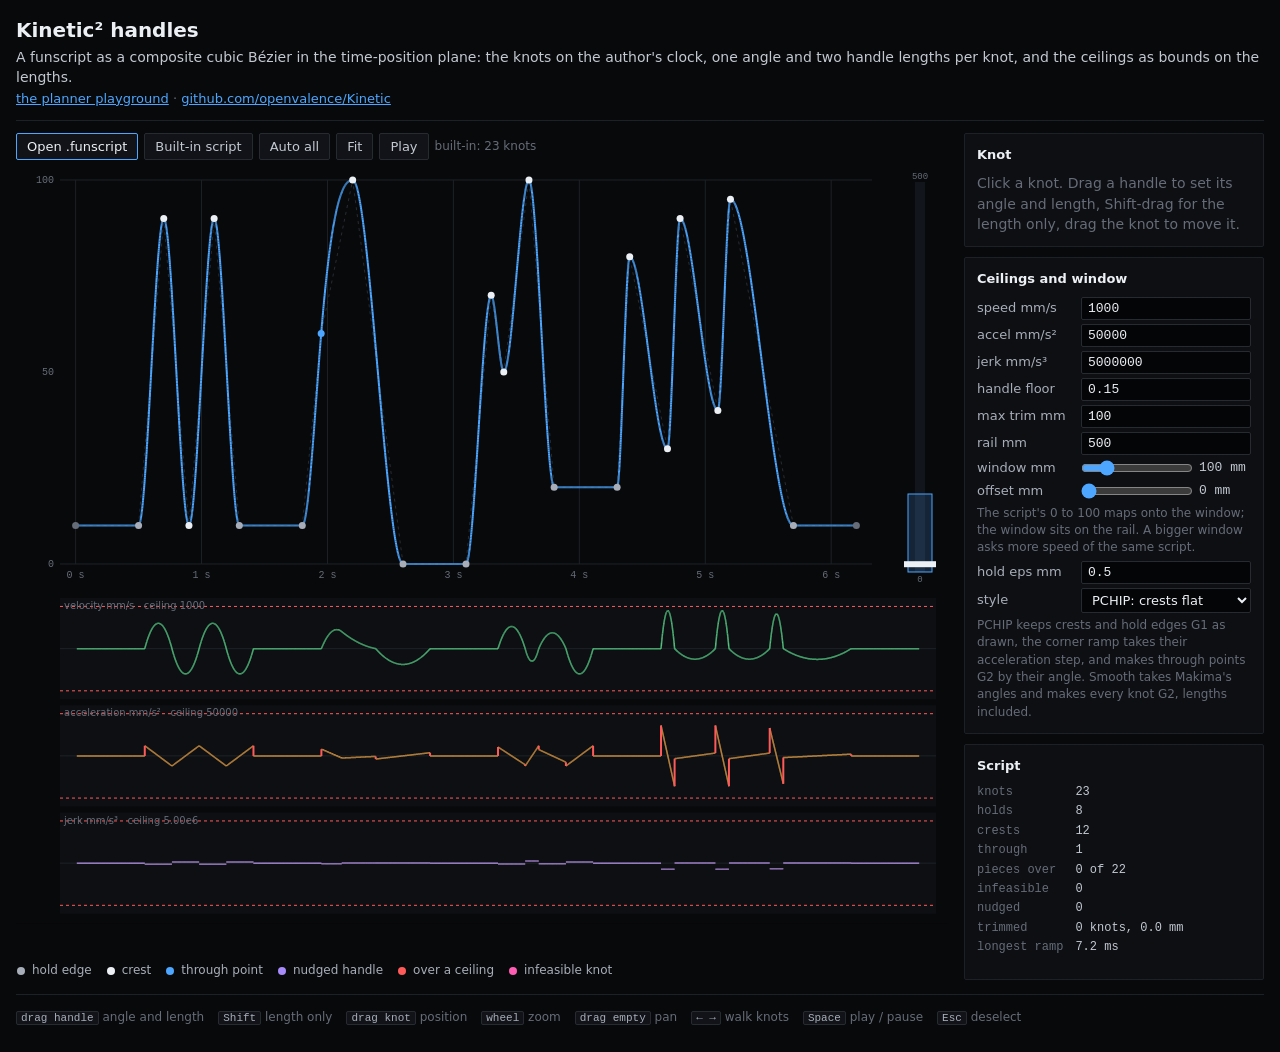
==== playground/handles.html @ ace0570f "Kinetic² renders with the handle model: a composite cubic Bézier per span, lengths bounded by the ce" ====
<!doctype html>
<html lang="en">
<head>
<meta charset="utf-8">
<meta name="viewport" content="width=device-width, initial-scale=1">
<title>Kinetic² handles</title>
<meta name="description" content="A funscript as a composite cubic Bezier in the time-position plane: knot classes, handles, and the ceilings as bounds on the handle lengths.">
<link rel="stylesheet" href="play.css">
<style>
  #plotbox { height: clamp(300px, 46vh, 460px); }
  #stripbox { height: 250px; }
  #rail { width: 56px; flex: none; height: clamp(300px, 46vh, 460px); }
  #overlay, #soverlay { pointer-events: none; }
  .inline input[type="range"] { width: 140px; }
  .cls-end { color: var(--muted); } .cls-rest { color: var(--text-3); } .cls-crest { color: var(--text); } .cls-through { color: var(--reality); }
  .pill { display: inline-block; padding: 0 6px; border-radius: var(--r); border: 1px solid var(--line-3); font-size: 11px; }
  input[type="file"] { display: none; }
  .kv dd.nudge { color: var(--intent); }
  .kv dd.bad, .bad { color: var(--hi); }
</style>
<script src="handles-model.js"></script>
<script src="handles.js" defer></script>
</head>
<body>
<header class="top">
  <h1>Kinetic² handles</h1>
  <p class="tag">A funscript as a composite cubic Bézier in the time-position plane: the knots on the author's clock, one angle and two handle lengths per knot, and the ceilings as bounds on the lengths.</p>
  <p class="meta"><a href="index.html">the planner playground</a> · <a href="https://github.com/openvalence/Kinetic">github.com/openvalence/Kinetic</a></p>
</header>

<main class="layout">
  <section class="stage">
    <div class="bar">
      <label class="btn primary" for="file">Open .funscript</label><input id="file" type="file" accept=".funscript,.json,application/json">
      <button id="sample" class="btn">Built-in script</button>
      <button id="autoall" class="btn" title="Every knot back to auto: class from the chords, G2 where it can be">Auto all</button>
      <button id="fit" class="btn" title="Zoom to the whole script">Fit</button>
      <button id="play" class="btn" title="Play / pause (Space)">Play</button>
      <span id="name" class="muted small"></span>
    </div>
    <div class="plotwrap"><div class="plot" id="plotbox"><canvas id="plot"></canvas><canvas id="overlay"></canvas></div><canvas id="rail" aria-label="Carriage on the rail"></canvas></div>
    <div class="plot" id="stripbox"><canvas id="strips"></canvas><canvas id="soverlay"></canvas></div>
    <p id="readout" class="readout mono">&nbsp;</p>
    <ul class="legend" id="legend"></ul>
  </section>

  <aside class="side">
    <section class="card">
      <h2>Knot <span id="k-idx" class="muted"></span></h2>
      <p id="k-none" class="muted">Click a knot. Drag a handle to set its angle and length, Shift-drag for the length only, drag the knot to move it.</p>
      <div id="k-box" hidden>
        <dl class="kv mono" id="k-info"></dl>
        <label class="row">type <select id="k-type"><option value="auto">auto</option><option value="G0">G0 corner</option><option value="G1">G1 angle</option><option value="G2">G2 curvature</option></select></label>
        <label class="row" id="k-vrow">angle mm/s <input id="k-v" type="number" step="10"></label>
        <label class="row" id="k-vinrow" hidden>in mm/s <input id="k-vin" type="number" step="10"></label>
        <label class="row" id="k-voutrow" hidden>out mm/s <input id="k-vout" type="number" step="10"></label>
        <label class="row">length in <input id="k-lin" type="number" min="0.05" max="0.95" step="0.01"></label>
        <label class="row">length out <input id="k-lout" type="number" min="0.05" max="0.95" step="0.01"></label>
        <label class="row">position mm <input id="k-p" type="number" step="1"></label>
        <p id="k-note" class="muted small"></p>
        <div class="bar"><button id="k-auto" class="btn">Auto this knot</button><button id="k-prev" class="btn" title="Previous knot">←</button><button id="k-next" class="btn" title="Next knot">→</button></div>
      </div>
    </section>
    <section class="card">
      <h2>Ceilings and window</h2>
      <label class="row">speed mm/s <input id="c-vmax" type="number" min="1" step="50"></label>
      <label class="row">accel mm/s² <input id="c-amax" type="number" min="1" step="1000"></label>
      <label class="row">jerk mm/s³ <input id="c-jmax" type="number" min="1" step="100000"></label>
      <label class="row">handle floor <input id="c-lfloor" type="number" min="0.05" max="0.33" step="0.01" title="The feel floor: a nudged handle never goes shorter than this fraction of its span"></label>
      <label class="row">max trim mm <input id="c-trim" type="number" min="0" step="5" title="How far a knot no handle length can reach may move toward the previous knot"></label>
      <label class="row">rail mm <input id="c-rail" type="number" min="10" step="10" title="The machine's travel"></label>
      <label class="row">window mm <span class="inline"><input id="c-size" type="range" min="5" step="1"><output id="c-sizeout" class="mono"></output></span></label>
      <label class="row">offset mm <span class="inline"><input id="c-off" type="range" min="0" step="1"><output id="c-offout" class="mono"></output></span></label>
      <p class="muted small">The script's 0 to 100 maps onto the window; the window sits on the rail. A bigger window asks more speed of the same script.</p>
      <label class="row">hold eps mm <input id="c-hold" type="number" min="0" step="0.1" title="A chord smaller than this is a hold"></label>
      <label class="row">style <select id="c-style"><option value="pchip">PCHIP: crests flat</option><option value="smooth">smooth: Makima, all G2</option></select></label>
      <p class="muted small">PCHIP keeps crests and hold edges G1 as drawn, the corner ramp takes their acceleration step, and makes through points G2 by their angle. Smooth takes Makima's angles and makes every knot G2, lengths included.</p>
    </section>
    <section class="card">
      <h2>Script</h2>
      <dl class="kv mono" id="stats"></dl>
    </section>
  </aside>
</main>

<footer class="keys">
  <span><kbd>drag handle</kbd> angle and length</span> <span><kbd>Shift</kbd> length only</span> <span><kbd>drag knot</kbd> position</span>
  <span><kbd>wheel</kbd> zoom</span> <span><kbd>drag empty</kbd> pan</span> <span><kbd>← →</kbd> walk knots</span> <span><kbd>Space</kbd> play / pause</span> <span><kbd>Esc</kbd> deselect</span>
</footer>
<p id="status" class="status" role="status"></p>
</body>
</html>
---- playground/play.css ----
:root {
  --bg: #08090B; --bg-raised: #0D0F13; --bg-card: #111318; --bg-sunken: #040507;
  --line-1: #121419; --line-2: #1D2026; --line-3: #272B31; --line-4: #33373E;
  --text: #ECEFF4; --text-2: #C3C8D1; --text-3: #A8AEB9; --muted: #666C78;
  --reality: #4DA6FF; --intent: #A78BFA; --hi: #FF5CB3;
  --r: 2px;
  --sans: system-ui, -apple-system, "Segoe UI", Roboto, sans-serif;
  --mono: ui-monospace, "SF Mono", Consolas, monospace;
  color-scheme: dark;
}
* { box-sizing: border-box; }
[hidden] { display: none !important; }
html { background: var(--bg); }
body { margin: 0 auto; padding: 0 16px; max-width: 1400px; background: var(--bg); color: var(--text-2); font: 14px/1.45 var(--sans); overflow-x: hidden; }
a { color: var(--reality); }
h1 { font-size: 20px; color: var(--text); margin: 16px 0 2px; font-weight: 600; }
h2 { font-size: 13px; color: var(--text); margin: 0 0 8px; font-weight: 600; }
h3 { font-size: 12px; color: var(--text-3); margin: 10px 0 4px; font-weight: 600; }
p { margin: 0; }
.meta { color: var(--muted); margin-top: 2px; font-size: 13px; overflow-wrap: anywhere; }
.mono { font-family: var(--mono); }
.muted { color: var(--muted); }
.small { font-size: 12px; }
.top { padding-bottom: 12px; border-bottom: 1px solid var(--line-2); }

.layout { display: grid; grid-template-columns: minmax(0, 1fr) 300px; gap: 16px; padding-top: 12px; }
.stage, .side { min-width: 0; display: flex; flex-direction: column; gap: 10px; }
@media (max-width: 900px) { .layout { grid-template-columns: minmax(0, 1fr); } }

.bar { display: flex; flex-wrap: wrap; gap: 6px; align-items: center; }
.btn, .seg button {
  background: var(--bg-card); color: var(--text-2); border: 1px solid var(--line-3); border-radius: var(--r);
  font: 13px var(--sans); padding: 5px 10px; cursor: pointer; width: auto;
}
.btn:hover, .seg button:hover { border-color: var(--line-4); color: var(--text); }
.btn:disabled { opacity: 0.45; cursor: default; }
.btn.primary { border-color: var(--reality); color: var(--text); min-width: 64px; }
.seg { display: inline-flex; }
.seg button { border-radius: 0; margin-left: -1px; }
.seg button:first-child { border-radius: var(--r) 0 0 var(--r); margin-left: 0; }
.seg button:last-child { border-radius: 0 var(--r) var(--r) 0; }
.seg button[aria-pressed="true"] { background: var(--line-3); color: var(--text); border-color: var(--line-4); position: relative; }
.inline { display: inline-flex; gap: 6px; align-items: center; color: var(--text-3); font-size: 13px; }
.inline output { min-width: 52px; color: var(--text-2); }
.presets .btn { color: var(--intent); }
button:focus-visible, input:focus-visible, select:focus-visible { outline: 1px solid var(--reality); outline-offset: 1px; }

.plotwrap { display: flex; gap: 8px; min-width: 0; }
.plot { position: relative; flex: 1; min-width: 0; height: clamp(440px, 64vh, 640px); }
.plot canvas { position: absolute; inset: 0; width: 100%; height: 100%; }
#overlay { touch-action: none; cursor: crosshair; }
#rail { width: 56px; flex: none; height: clamp(440px, 64vh, 640px); }
@media (max-width: 600px) { .plot, #rail { height: 480px; } #rail { width: 40px; } }
.readout { color: var(--text-3); font-size: 12px; min-height: 18px; white-space: pre-wrap; }

.legend { list-style: none; margin: 0; padding: 0; display: flex; flex-wrap: wrap; gap: 4px 14px; font-size: 12px; color: var(--text-3); }
.legend li { display: inline-flex; align-items: center; gap: 6px; }
.legend svg { flex: none; }

.card { background: var(--bg-raised); border: 1px solid var(--line-2); border-radius: var(--r); padding: 12px; min-width: 0; }
.tablewrap { overflow-x: auto; max-height: 280px; overflow-y: auto; }
table { border-collapse: collapse; width: 100%; font-size: 12px; }
th { text-align: left; color: var(--muted); font-weight: 500; border-bottom: 1px solid var(--line-3); padding: 3px 8px 3px 0; position: sticky; top: 0; background: var(--bg-raised); }
td { border-bottom: 1px solid var(--line-1); padding: 3px 8px 3px 0; vertical-align: top; }
td.mono { white-space: nowrap; color: var(--text-3); }
td.k { color: var(--hi); white-space: nowrap; }

.row { display: grid; grid-template-columns: 96px minmax(0, 1fr); gap: 8px; align-items: center; margin: 4px 0; font-size: 13px; color: var(--text-3); }
.opt { margin: 8px 0; }
.opt .head { display: flex; justify-content: space-between; align-items: baseline; font-size: 13px; color: var(--text-3); gap: 8px; }
.opt .ctl { display: grid; grid-template-columns: minmax(0, 1fr) 76px; gap: 8px; align-items: center; }
input[type="number"], select {
  background: var(--bg-sunken); color: var(--text); border: 1px solid var(--line-3); border-radius: var(--r);
  font: 13px var(--mono); padding: 3px 6px; width: 100%; min-width: 0;
}
select { font-family: var(--sans); }
input[type="range"] { width: 100%; min-width: 0; accent-color: var(--reality); margin: 0; }
.inline input[type="range"] { width: 120px; }
.kv { display: grid; grid-template-columns: auto 1fr; gap: 2px 12px; margin: 0 0 10px; font-size: 12px; }
.kv dt { color: var(--muted); }
.kv dd { margin: 0; color: var(--text-2); }
.kv dd.bad { color: var(--hi); }

.keys { display: flex; flex-wrap: wrap; gap: 4px 14px; color: var(--muted); font-size: 12px; padding: 14px 0 6px; margin-top: 14px; border-top: 1px solid var(--line-2); }
kbd { font: 11px var(--mono); color: var(--text-3); border: 1px solid var(--line-3); border-radius: var(--r); padding: 0 4px; background: var(--bg-card); }
.status { color: var(--hi); font-size: 13px; min-height: 20px; padding-bottom: 16px; }
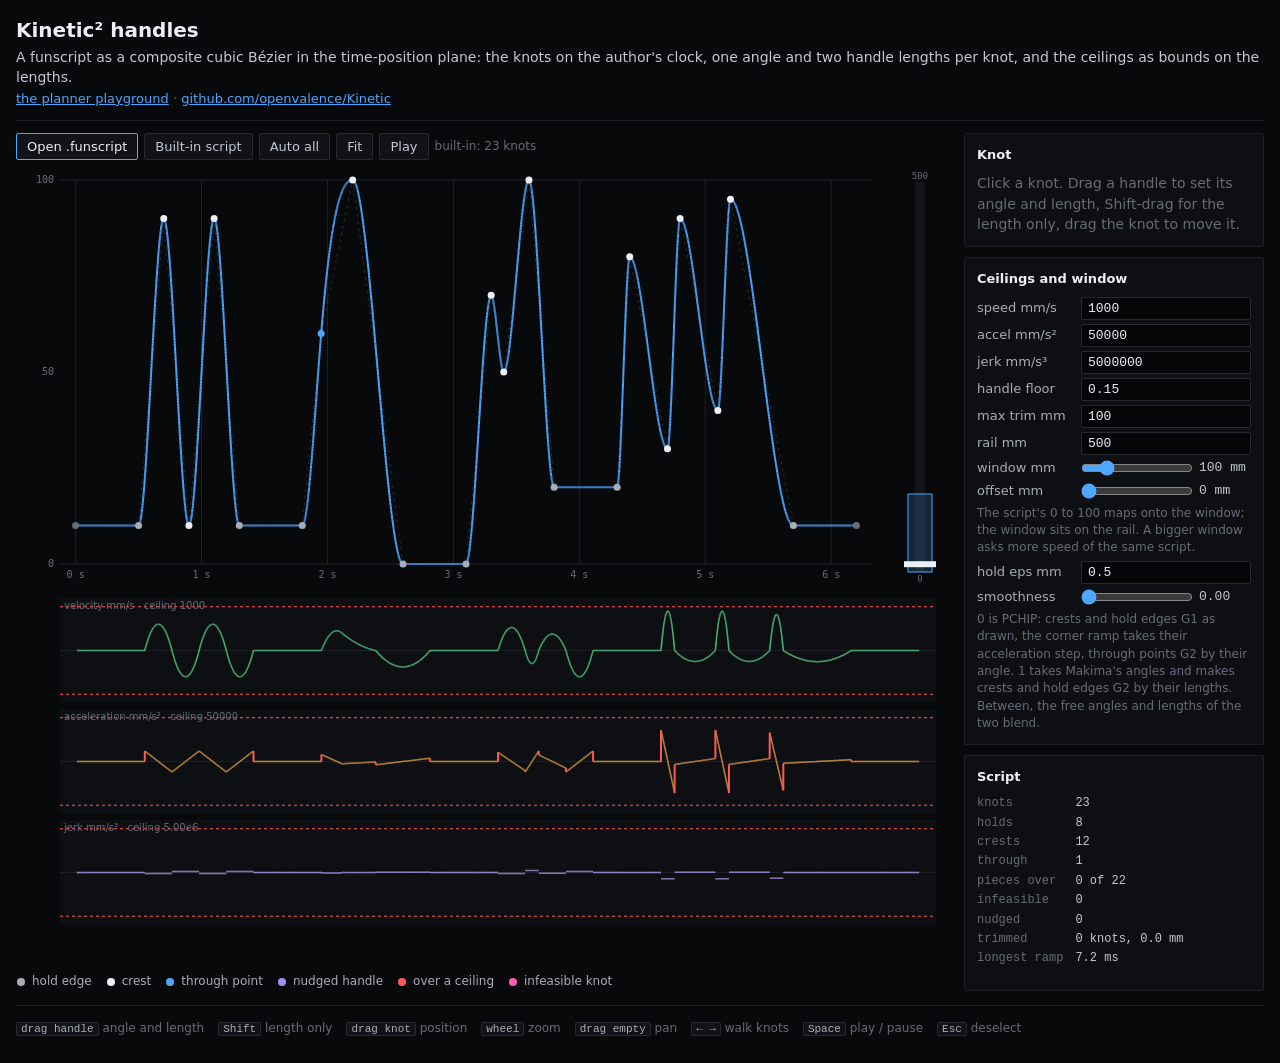
==== commit ca56157d: "Config is Kinetic²'s set: smoothness, handle_floor, trim_max; the unread members and Family leave (R" ====
--- a/playground/handles.html
+++ b/playground/handles.html
@@ -73,8 +73,8 @@
       <label class="row">offset mm <span class="inline"><input id="c-off" type="range" min="0" step="1"><output id="c-offout" class="mono"></output></span></label>
       <p class="muted small">The script's 0 to 100 maps onto the window; the window sits on the rail. A bigger window asks more speed of the same script.</p>
       <label class="row">hold eps mm <input id="c-hold" type="number" min="0" step="0.1" title="A chord smaller than this is a hold"></label>
-      <label class="row">style <select id="c-style"><option value="pchip">PCHIP: crests flat</option><option value="smooth">smooth: Makima, all G2</option></select></label>
-      <p class="muted small">PCHIP keeps crests and hold edges G1 as drawn, the corner ramp takes their acceleration step, and makes through points G2 by their angle. Smooth takes Makima's angles and makes every knot G2, lengths included.</p>
+      <label class="row">smoothness <span class="inline"><input id="c-smooth" type="range" min="0" max="1" step="0.05" title="Free knots: 0 crisp, 1 smooth"><output id="c-smoothout" class="mono"></output></span></label>
+      <p class="muted small">0 is PCHIP: crests and hold edges G1 as drawn, the corner ramp takes their acceleration step, through points G2 by their angle. 1 takes Makima's angles and makes crests and hold edges G2 by their lengths. Between, the free angles and lengths of the two blend.</p>
     </section>
     <section class="card">
       <h2>Script</h2>
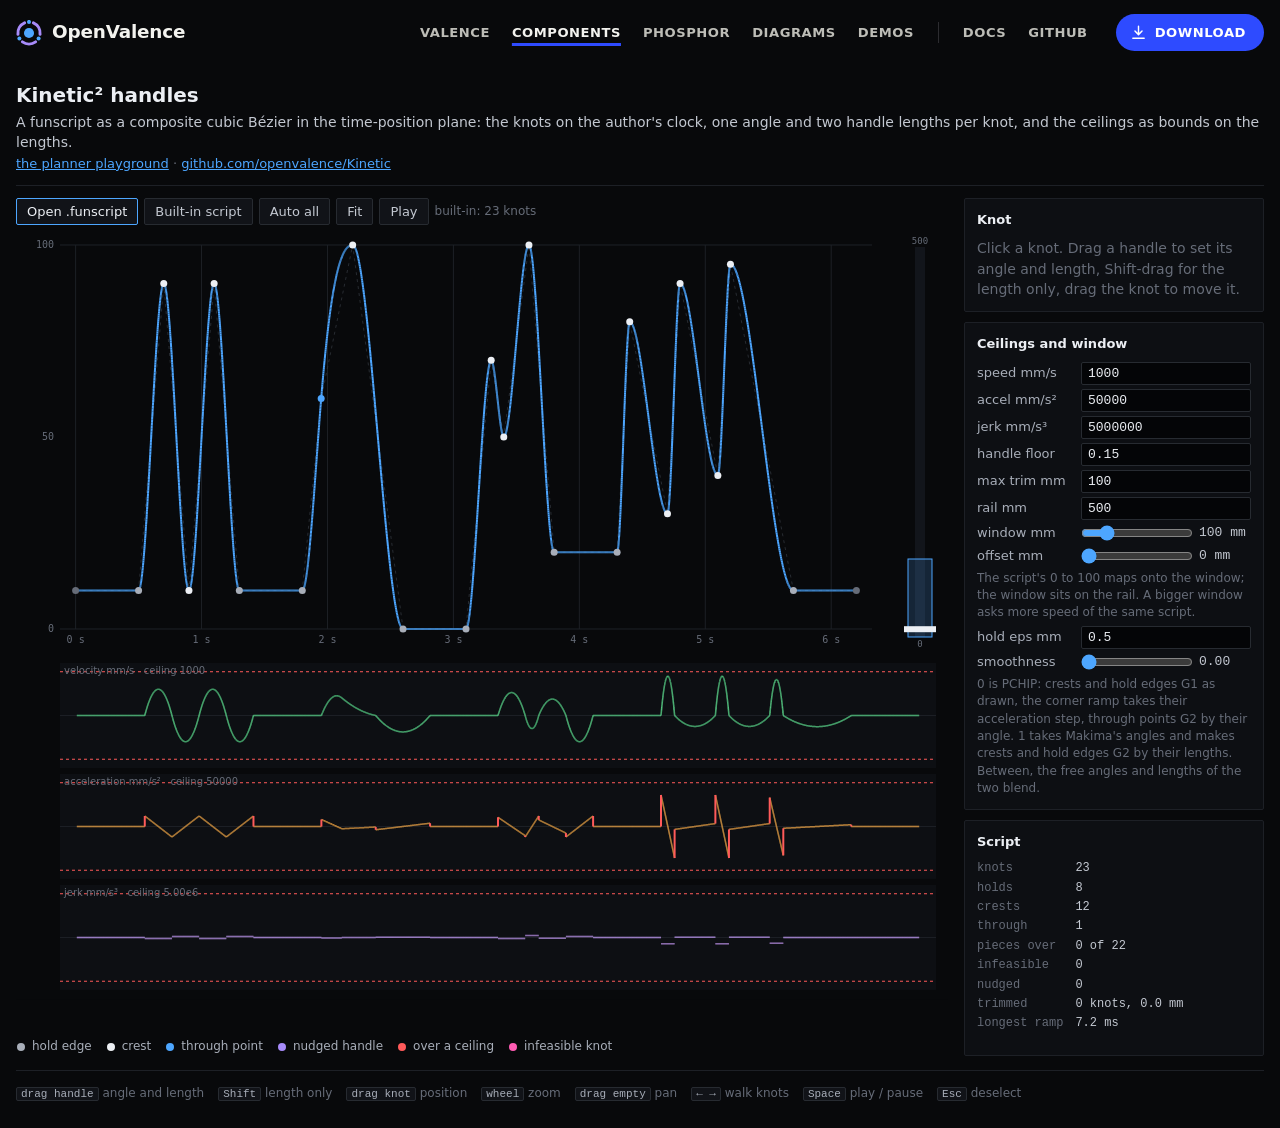
==== commit 3d9ead9b: "Playground and handles pages carry the openvalence.org header: site-nav.css copies the site's header" ====
--- a/playground/handles.html
+++ b/playground/handles.html
@@ -3,9 +3,11 @@
 <head>
 <meta charset="utf-8">
 <meta name="viewport" content="width=device-width, initial-scale=1">
-<title>Kinetic² handles</title>
+<title>Kinetic handles: OpenValence</title>
 <meta name="description" content="A funscript as a composite cubic Bezier in the time-position plane: knot classes, handles, and the ceilings as bounds on the handle lengths.">
 <link rel="stylesheet" href="play.css">
+<link rel="stylesheet" href="site-nav.css">
+<script>if (top !== self) document.documentElement.classList.add('framed')</script>
 <style>
   #plotbox { height: clamp(300px, 46vh, 460px); }
   #stripbox { height: 250px; }
@@ -22,6 +24,23 @@
 <script src="handles.js" defer></script>
 </head>
 <body>
+<!-- the openvalence.org header (site repo tools/chrome.html); site-nav.css holds its look -->
+<header class="strip">
+  <a class="brand" href="https://openvalence.org/">
+    <svg viewBox="3 3 24 24" aria-hidden="true"><g fill="none" stroke="#A78BFA" stroke-width="2.75" stroke-linecap="round"><path d="M4.82 16.18A10.25 10.25 0 0 1 10.93 5.59"/><path d="M19.07 5.59A10.25 10.25 0 0 1 25.18 16.18"/><path d="M21.11 23.23A10.25 10.25 0 0 1 8.89 23.23"/></g><g fill="#4DA6FF"><circle cx="15" cy="15" r="4.65"/><circle cx="15" cy="4.75" r="1.85"/><circle cx="23.88" cy="20.12" r="1.85"/><circle cx="6.12" cy="20.12" r="1.85"/></g></svg>
+    <span>OpenValence</span>
+  </a>
+  <nav class="chips" aria-label="Site">
+    <a class="chip" href="https://openvalence.org/valence/">Valence</a>
+    <a class="chip" href="https://openvalence.org/components/" aria-current="page">Components</a>
+    <a class="chip" href="https://openvalence.org/phosphor/">Phosphor</a>
+    <a class="chip" href="https://openvalence.org/diagrams/">Diagrams</a>
+    <a class="chip" href="https://openvalence.org/demos/">Demos</a>
+    <a class="chip util" href="https://openvalence.org/Valence/">Docs</a>
+    <a class="chip" href="https://github.com/openvalence">GitHub</a>
+  </nav>
+  <a class="get" href="https://openvalence.org/downloads/"><svg viewBox="0 0 24 24" aria-hidden="true"><path d="M12 3v12M7 10l5 5 5-5M4 20h16"/></svg>Download</a>
+</header>
 <header class="top">
   <h1>Kinetic² handles</h1>
   <p class="tag">A funscript as a composite cubic Bézier in the time-position plane: the knots on the author's clock, one angle and two handle lengths per knot, and the ceilings as bounds on the lengths.</p>
--- a/playground/play.css
+++ b/playground/play.css
@@ -2,7 +2,7 @@
   --bg: #08090B; --bg-raised: #0D0F13; --bg-card: #111318; --bg-sunken: #040507;
   --line-1: #121419; --line-2: #1D2026; --line-3: #272B31; --line-4: #33373E;
   --text: #ECEFF4; --text-2: #C3C8D1; --text-3: #A8AEB9; --muted: #666C78;
-  --reality: #4DA6FF; --intent: #A78BFA; --hi: #FF5CB3;
+  --reality: #4DA6FF; --intent: #A78BFA; --hi: #FF5CB3; --bad: #FF4D5E;
   --r: 2px;
   --sans: system-ui, -apple-system, "Segoe UI", Roboto, sans-serif;
   --mono: ui-monospace, "SF Mono", Consolas, monospace;
@@ -84,3 +84,38 @@
 .keys { display: flex; flex-wrap: wrap; gap: 4px 14px; color: var(--muted); font-size: 12px; padding: 14px 0 6px; margin-top: 14px; border-top: 1px solid var(--line-2); }
 kbd { font: 11px var(--mono); color: var(--text-3); border: 1px solid var(--line-3); border-radius: var(--r); padding: 0 4px; background: var(--bg-card); }
 .status { color: var(--hi); font-size: 13px; min-height: 20px; padding-bottom: 16px; }
+
+/* planner steps (steps.js) */
+.steps { display: flex; flex-direction: column; gap: 10px; }
+.steps:focus { outline: none; }
+.sthead h2 { margin-bottom: 6px; }
+.sthead .bar input[type="range"] { flex: 1 1 140px; width: auto; min-width: 100px; }
+.sthead output { min-width: 72px; color: var(--text-3); font-size: 12px; }
+.sthead select { width: auto; }
+.sttitle { margin-top: 8px; color: var(--text); font: 600 14px var(--sans); min-height: 20px; }
+.stgrid { display: grid; grid-template-columns: minmax(0, 1.55fr) minmax(0, 1fr); gap: 8px; }
+.stpanel { position: relative; background: var(--bg-sunken); border: 1px solid var(--line-2); border-radius: var(--r); min-width: 0; height: 300px; }
+.stscope, .stlog { height: 236px; }
+.stpanel canvas { position: absolute; inset: 0; width: 100%; height: 100%; }
+.stlog { overflow: hidden; }
+.stlog .ptitle { font-size: 10px; color: var(--muted); padding: 8px 10px 2px; }
+.stlog ol { list-style: none; margin: 0; padding: 2px 10px 8px; font-size: 12px; line-height: 1.6; }
+.stlog li { white-space: pre; overflow: hidden; text-overflow: ellipsis; color: var(--text-3); }
+.stlog li.head { color: var(--text-2); }
+.stlog li.now { color: var(--text); }
+.stlog li.ok { color: var(--reality); }
+.stlog li.bad { color: var(--bad); }
+.stlog li.muted { color: var(--muted); }
+.stlist { position: relative; height: 216px; overflow-y: auto; background: var(--bg-sunken); border: 1px solid var(--line-2); border-radius: var(--r); }
+.stlist > div { position: relative; }
+.strow { position: absolute; left: 0; right: 0; height: 24px; display: flex; align-items: center; gap: 8px; padding: 0 10px; background: none; border: 0; border-left: 2px solid transparent;
+  color: var(--text-3); font: 12px var(--sans); text-align: left; cursor: pointer; white-space: nowrap; overflow: hidden; text-overflow: ellipsis; }
+.strow.d1 { padding-left: 30px; color: var(--muted); }
+.strow:hover { color: var(--text); background: var(--bg-card); }
+.strow.cur { color: var(--text); background: var(--line-2); border-left-color: var(--reality); }
+.strow .n { color: var(--muted); min-width: 34px; font-size: 11px; }
+.strow .mark { width: 7px; height: 7px; border-radius: 50%; flex: none; }
+.strow .mark.ok { background: var(--reality); }
+.strow .mark.bad { background: var(--bad); }
+#steps-toggle[aria-pressed="true"] { border-color: var(--reality); color: var(--text); background: var(--line-3); }
+@media (max-width: 700px) { .stgrid { grid-template-columns: minmax(0, 1fr); } .stpanel { height: 260px; } .stscope, .stlog { height: 236px; } }
--- a/playground/site-nav.css
+++ b/playground/site-nav.css
@@ -0,0 +1,47 @@
+/* The openvalence.org header, a copy of the site's (openvalence.github.io style.css "header"
+   and "narrower" rules) in its dark tokens. Change it there first, then here. Hidden inside
+   a frame: the site's /kinetic/ page embeds the playground under its own header. */
+@font-face {
+  font-family: 'Archivo';
+  src: url('https://openvalence.org/fonts/Archivo.woff2') format('woff2');
+  font-weight: 700 900; font-stretch: 100% 125%; font-display: swap;
+}
+.strip {
+  --ink: #F3F3EF; --ink-2: #BDBDB7; --rule: #2C2C30; --accent: #2E4BFF;
+  --display: 'Archivo', 'Arial Black', system-ui, sans-serif;
+  display: flex; align-items: center; gap: 10px 28px; padding: 14px 0;
+}
+.framed .strip { display: none; }
+.brand { display: flex; align-items: center; gap: 10px; color: var(--ink); text-decoration: none; font: 900 1.15rem/1 var(--display); font-stretch: 115%; letter-spacing: -.01em; white-space: nowrap; }
+.brand svg { display: block; width: 26px; height: 26px; }
+.chips { display: flex; align-items: center; gap: 22px; margin-left: auto; }
+.chip { color: var(--ink-2); text-decoration: none; white-space: nowrap; font: 800 .82rem/1.6 var(--display); font-stretch: 108%; text-transform: uppercase; letter-spacing: .04em; }
+.chip:hover, .chip[aria-current] { color: var(--ink); text-decoration: underline; text-decoration-color: var(--accent); text-decoration-thickness: 3px; text-underline-offset: 6px; }
+.chip.util { margin-left: 2px; padding-left: 24px; border-left: 1px solid var(--rule); }
+.get {
+  display: inline-flex; align-items: center; gap: 8px; flex: none;
+  padding: 10px 18px 10px 14px; border-radius: 999px; background: var(--accent); color: #fff; text-decoration: none;
+  font: 800 .82rem/1 var(--display); font-stretch: 108%; text-transform: uppercase; letter-spacing: .04em;
+}
+.get svg { width: 17px; height: 17px; fill: none; stroke: currentColor; stroke-width: 2; stroke-linecap: round; stroke-linejoin: round; }
+.get:hover { color: #0B0B0C; background: var(--ink); }
+.strip a:focus-visible { outline: 2px solid #92A3FF; outline-offset: 3px; }
+
+/* the body's 16 px side padding is the gutter here */
+@media (max-width: 1100px) {
+  .strip { flex-wrap: wrap; justify-content: space-between; padding-bottom: 0; }
+  .chips {
+    order: 3; flex: 1 0 100%; margin: 0 -16px; padding: 4px 16px 12px;
+    overflow-x: auto; scrollbar-width: none; overscroll-behavior-x: contain;
+    mask-image: linear-gradient(to right, #000 calc(100% - 48px), transparent);
+  }
+  .chips::-webkit-scrollbar { display: none; }
+  .chips > :last-child { padding-right: 16px; }
+}
+@media (max-width: 640px) {
+  .strip { column-gap: 12px; }
+  .brand { font-size: 1.05rem; }
+  .get { padding: 9px 14px 9px 11px; font-size: .78rem; }
+  .chips { gap: 18px; }
+  .chip.util { padding-left: 20px; }
+}
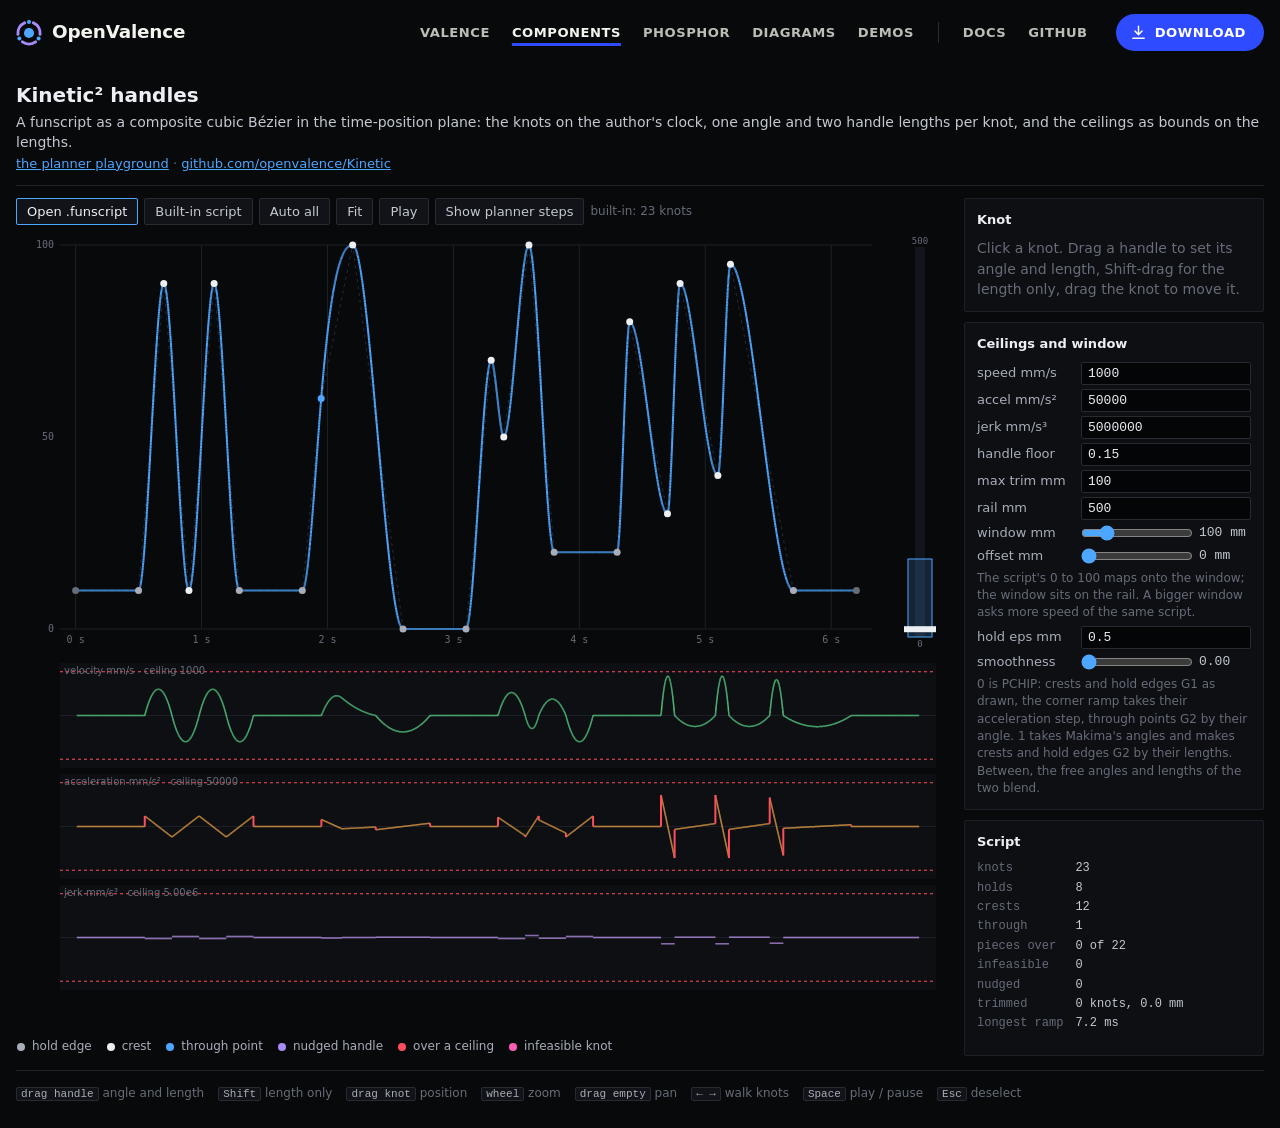
==== commit 1610e085: "Handles page: Show planner steps runs the real planner on the page's knots and flags every knot wher" ====
--- a/playground/handles.html
+++ b/playground/handles.html
@@ -18,7 +18,7 @@
   .pill { display: inline-block; padding: 0 6px; border-radius: var(--r); border: 1px solid var(--line-3); font-size: 11px; }
   input[type="file"] { display: none; }
   .kv dd.nudge { color: var(--intent); }
-  .kv dd.bad, .bad { color: var(--hi); }
+  .kv dd.bad, .bad { color: var(--bad); }
 </style>
 <script src="handles-model.js"></script>
 <script src="handles.js" defer></script>
@@ -55,12 +55,15 @@
       <button id="autoall" class="btn" title="Every knot back to auto: class from the chords, G2 where it can be">Auto all</button>
       <button id="fit" class="btn" title="Zoom to the whole script">Fit</button>
       <button id="play" class="btn" title="Play / pause (Space)">Play</button>
+      <button id="steps-toggle" class="btn" aria-pressed="false" title="Play through what the real planner computes for these knots">Show planner steps</button>
       <span id="name" class="muted small"></span>
     </div>
     <div class="plotwrap"><div class="plot" id="plotbox"><canvas id="plot"></canvas><canvas id="overlay"></canvas></div><canvas id="rail" aria-label="Carriage on the rail"></canvas></div>
     <div class="plot" id="stripbox"><canvas id="strips"></canvas><canvas id="soverlay"></canvas></div>
     <p id="readout" class="readout mono">&nbsp;</p>
     <ul class="legend" id="legend"></ul>
+    <section class="card stdiv" id="steps-div" hidden aria-label="Model and planner compared"></section>
+    <section class="card steps" id="steps" hidden aria-label="Planner steps"></section>
   </section>
 
   <aside class="side">
--- a/playground/play.css
+++ b/playground/play.css
@@ -119,3 +119,8 @@
 .strow .mark.bad { background: var(--bad); }
 #steps-toggle[aria-pressed="true"] { border-color: var(--reality); color: var(--text); background: var(--line-3); }
 @media (max-width: 700px) { .stgrid { grid-template-columns: minmax(0, 1fr); } .stpanel { height: 260px; } .stscope, .stlog { height: 236px; } }
+/* the handles page: the model and the planner compared (handles.js diverge) */
+.stdiv p { margin: 4px 0; }
+.stdiv p.ok { color: var(--reality); }
+.stdiv p.bad { color: var(--bad); }
+.stdiv .divs { margin: 4px 0; padding-left: 18px; font-size: 12px; max-height: 168px; overflow-y: auto; color: var(--text-3); }
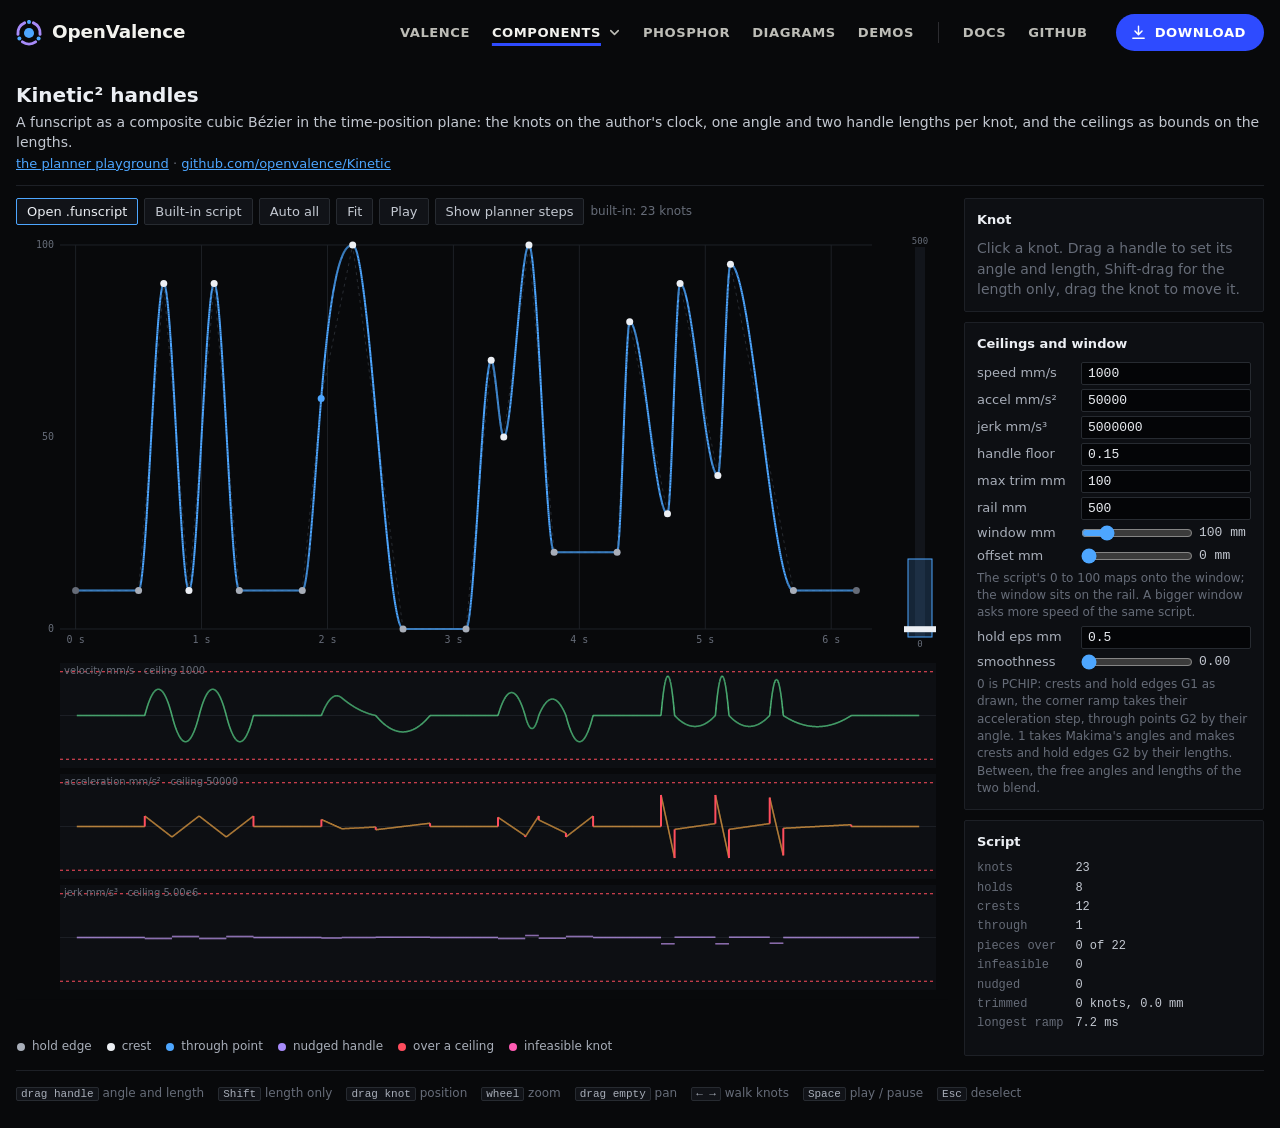
==== commit ce279c5a: "Playground header: the site's Components menu, copied (kin-zczg) site-nav.css and the new site-nav.j" ====
--- a/playground/handles.html
+++ b/playground/handles.html
@@ -7,6 +7,7 @@
 <meta name="description" content="A funscript as a composite cubic Bezier in the time-position plane: knot classes, handles, and the ceilings as bounds on the handle lengths.">
 <link rel="stylesheet" href="play.css">
 <link rel="stylesheet" href="site-nav.css">
+<script src="site-nav.js" defer></script>
 <script>if (top !== self) document.documentElement.classList.add('framed')</script>
 <style>
   #plotbox { height: clamp(300px, 46vh, 460px); }
@@ -32,7 +33,19 @@
   </a>
   <nav class="chips" aria-label="Site">
     <a class="chip" href="https://openvalence.org/valence/">Valence</a>
-    <a class="chip" href="https://openvalence.org/components/" aria-current="page">Components</a>
+    <div class="menu">
+      <a class="chip" href="https://openvalence.org/components/" aria-current="page">Components</a><button class="menu-btn" type="button" aria-expanded="false" aria-controls="menu-parts" aria-label="Components menu"><svg viewBox="0 0 24 24" aria-hidden="true"><path d="M6 9l6 6 6-6"/></svg></button>
+      <div class="menu-panel" id="menu-parts">
+        <ul>
+          <li><a class="item" href="https://openvalence.org/nucleus/"><b>Nucleus</b><span>Firmware for the OSSM Flagship PCB</span></a></li>
+          <li><a class="item" href="https://openvalence.org/neutrino/"><b>Neutrino</b><span>The hub firmware, emulated inside Phosphor</span></a></li>
+          <li><a class="item" href="https://openvalence.org/kinetic/"><b>Kinetic</b><span>The motion planner: knots in, smooth motion out</span></a></li>
+          <li><a class="item" href="https://openvalence.org/isotope/"><b>Isotope <i>WIP</i></b><span>Accessory firmware that joins over <span class="nb">ESP-NOW</span></span></a></li>
+          <li><a class="item" href="https://openvalence.org/hardware/"><b>OSSM Flagship PCB <i>WIP</i></b><span>The controller board, in KiCad</span></a></li>
+        </ul>
+        <a class="item all" href="https://openvalence.org/components/">All components</a>
+      </div>
+    </div>
     <a class="chip" href="https://openvalence.org/phosphor/">Phosphor</a>
     <a class="chip" href="https://openvalence.org/diagrams/">Diagrams</a>
     <a class="chip" href="https://openvalence.org/demos/">Demos</a>
@@ -41,11 +54,11 @@
   </nav>
   <a class="get" href="https://openvalence.org/downloads/"><svg viewBox="0 0 24 24" aria-hidden="true"><path d="M12 3v12M7 10l5 5 5-5M4 20h16"/></svg>Download</a>
 </header>
-<header class="top">
+<div class="top">
   <h1>Kinetic² handles</h1>
   <p class="tag">A funscript as a composite cubic Bézier in the time-position plane: the knots on the author's clock, one angle and two handle lengths per knot, and the ceilings as bounds on the lengths.</p>
   <p class="meta"><a href="index.html">the planner playground</a> · <a href="https://github.com/openvalence/Kinetic">github.com/openvalence/Kinetic</a></p>
-</header>
+</div>
 
 <main class="layout">
   <section class="stage">
--- a/playground/site-nav.css
+++ b/playground/site-nav.css
@@ -7,9 +7,11 @@
   font-weight: 700 900; font-stretch: 100% 125%; font-display: swap;
 }
 .strip {
-  --ink: #F3F3EF; --ink-2: #BDBDB7; --rule: #2C2C30; --accent: #2E4BFF;
+  --bg: #0B0B0C; --bg-2: #161618; --ink: #F3F3EF; --ink-2: #BDBDB7; --ink-3: #92928C; --rule: #2C2C30; --accent: #2E4BFF; --accent-ink: #92A3FF;
+  --shadow: 0 30px 80px -30px rgba(0,0,0,.8); --gutter: 16px;
   --display: 'Archivo', 'Arial Black', system-ui, sans-serif;
   display: flex; align-items: center; gap: 10px 28px; padding: 14px 0;
+  position: relative; z-index: 10;
 }
 .framed .strip { display: none; }
 .brand { display: flex; align-items: center; gap: 10px; color: var(--ink); text-decoration: none; font: 900 1.15rem/1 var(--display); font-stretch: 115%; letter-spacing: -.01em; white-space: nowrap; }
@@ -25,7 +27,29 @@
 }
 .get svg { width: 17px; height: 17px; fill: none; stroke: currentColor; stroke-width: 2; stroke-linecap: round; stroke-linejoin: round; }
 .get:hover { color: #0B0B0C; background: var(--ink); }
-.strip a:focus-visible { outline: 2px solid #92A3FF; outline-offset: 3px; }
+.strip a:focus-visible, .strip button:focus-visible { outline: 2px solid #92A3FF; outline-offset: 3px; }
+/* the Components menu (site style.css "the Components menu"; behavior in site-nav.js) */
+.menu { position: relative; display: flex; align-items: center; gap: 2px; }
+.menu-btn { display: grid; place-items: center; width: 24px; height: 28px; margin-right: -6px; padding: 0; border: 0; border-radius: 4px; color: var(--ink-2); background: none; cursor: pointer; }
+.menu-btn svg { width: 15px; height: 15px; fill: none; stroke: currentColor; stroke-width: 2.5; stroke-linecap: round; stroke-linejoin: round; transition: transform .15s; }
+.menu-btn:hover, .menu.open .menu-btn { color: var(--ink); }
+.menu.open .menu-btn svg { transform: rotate(180deg); }
+.menu-panel {
+  position: absolute; top: 100%; left: -18px; width: 360px; padding-top: 12px;
+  visibility: hidden; opacity: 0; transition: opacity .12s, visibility 0s .12s;
+}
+.menu.open .menu-panel, .menu:not(.live):hover .menu-panel, .menu:not(.live):focus-within .menu-panel { visibility: visible; opacity: 1; transition-delay: 0s; }
+.menu-panel ul { margin: 0; padding: 0; list-style: none; }
+.menu-panel ul, .menu-panel .all { background: var(--bg); }
+.menu-panel ul { border-top: 3px solid var(--ink); box-shadow: var(--shadow); }
+.menu-panel .item { display: block; padding: 11px 18px 12px; border-bottom: 1px solid var(--rule); color: var(--ink-2); text-decoration: none; font: 400 .9rem/1.35 system-ui, -apple-system, 'Segoe UI', Roboto, sans-serif; }
+.menu-panel .item b { display: block; margin-bottom: 2px; color: var(--ink); font: 800 1rem/1.15 var(--display); font-stretch: 108%; }
+.menu-panel .item i { margin-left: 6px; padding: 2px 5px 1px; font: 900 .58rem/1 var(--display); font-stretch: 110%; letter-spacing: .06em; vertical-align: .2em; font-style: normal; color: var(--bg); background: var(--ink-3); }
+.menu-panel .item:hover { color: var(--ink); background: var(--bg-2); }
+.menu-panel .item:hover b { color: var(--accent-ink); }
+.menu-panel .all { box-shadow: var(--shadow); font: 800 .78rem/1 var(--display); font-stretch: 108%; text-transform: uppercase; letter-spacing: .04em; color: var(--ink); padding-block: 14px; }
+.menu-panel :focus-visible { outline-offset: -3px; }
+.nb { white-space: nowrap; }
 
 /* the body's 16 px side padding is the gutter here */
 @media (max-width: 1100px) {
@@ -37,6 +61,11 @@
   }
   .chips::-webkit-scrollbar { display: none; }
   .chips > :last-child { padding-right: 16px; }
+  .menu { position: static; }
+  .chips:has(.menu.open) { mask-image: none; }
+  .menu-panel { left: -16px; right: -16px; width: auto; padding: 0; }
+  .menu-panel ul { display: grid; grid-template-columns: repeat(auto-fill, minmax(min(100%, 300px), 1fr)); border-top-width: 1px; border-top-color: var(--rule); box-shadow: none; }
+  .menu-panel .all { padding-inline: var(--gutter); border-bottom: 3px solid var(--ink); box-shadow: 0 24px 40px -24px rgba(0,0,0,.6); }
 }
 @media (max-width: 640px) {
   .strip { column-gap: 12px; }
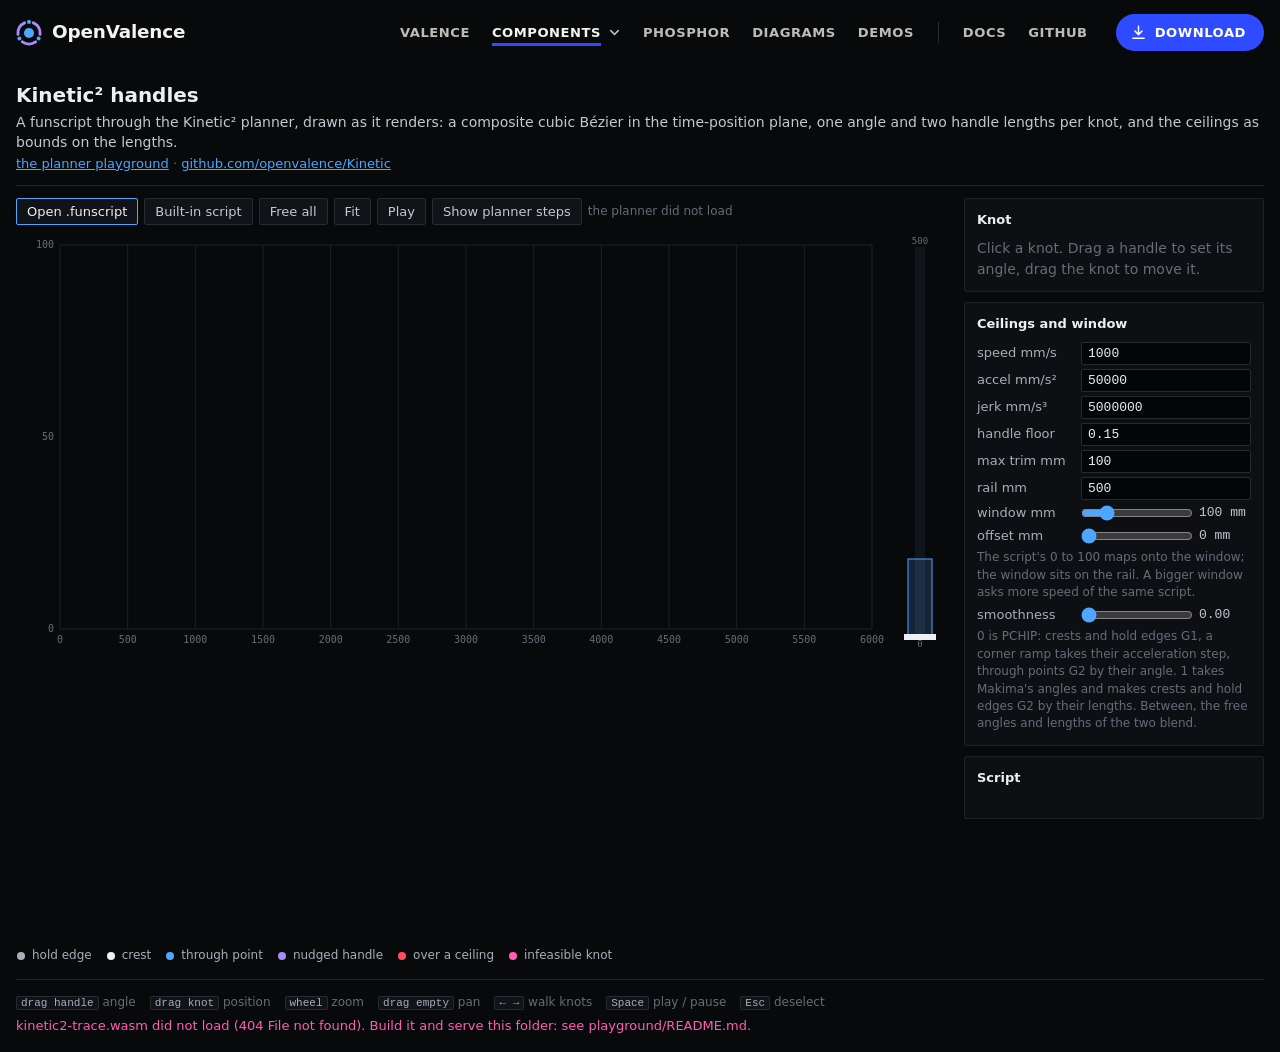
==== commit ac3348e9: "Handles page draws the real planner only; handles-model.js goes (operator 2026-10-16, "Drop the mode" ====
--- a/playground/handles.html
+++ b/playground/handles.html
@@ -4,14 +4,14 @@
 <meta charset="utf-8">
 <meta name="viewport" content="width=device-width, initial-scale=1">
 <title>Kinetic handles: OpenValence</title>
-<meta name="description" content="A funscript as a composite cubic Bezier in the time-position plane: knot classes, handles, and the ceilings as bounds on the handle lengths.">
+<meta name="description" content="A funscript through the Kinetic² planner, drawn as it renders: knot classes, handles, trims and the ceilings.">
 <link rel="stylesheet" href="play.css">
 <link rel="stylesheet" href="site-nav.css">
 <script src="site-nav.js" defer></script>
 <script>if (top !== self) document.documentElement.classList.add('framed')</script>
 <style>
   #plotbox { height: clamp(300px, 46vh, 460px); }
-  #stripbox { height: 250px; }
+  #stripbox { height: 250px; flex: none; }   /* flex: none: .plot's flex: 1 sizes it to 0 in the phone column */
   #rail { width: 56px; flex: none; height: clamp(300px, 46vh, 460px); }
   #overlay, #soverlay { pointer-events: none; }
   .inline input[type="range"] { width: 140px; }
@@ -21,7 +21,6 @@
   .kv dd.nudge { color: var(--intent); }
   .kv dd.bad, .bad { color: var(--bad); }
 </style>
-<script src="handles-model.js"></script>
 <script src="handles.js" defer></script>
 </head>
 <body>
@@ -56,7 +55,7 @@
 </header>
 <div class="top">
   <h1>Kinetic² handles</h1>
-  <p class="tag">A funscript as a composite cubic Bézier in the time-position plane: the knots on the author's clock, one angle and two handle lengths per knot, and the ceilings as bounds on the lengths.</p>
+  <p class="tag">A funscript through the Kinetic² planner, drawn as it renders: a composite cubic Bézier in the time-position plane, one angle and two handle lengths per knot, and the ceilings as bounds on the lengths.</p>
   <p class="meta"><a href="index.html">the planner playground</a> · <a href="https://github.com/openvalence/Kinetic">github.com/openvalence/Kinetic</a></p>
 </div>
 
@@ -65,7 +64,7 @@
     <div class="bar">
       <label class="btn primary" for="file">Open .funscript</label><input id="file" type="file" accept=".funscript,.json,application/json">
       <button id="sample" class="btn">Built-in script</button>
-      <button id="autoall" class="btn" title="Every knot back to auto: class from the chords, G2 where it can be">Auto all</button>
+      <button id="autoall" class="btn" title="Every angle back to the planner, every knot to its authored position">Free all</button>
       <button id="fit" class="btn" title="Zoom to the whole script">Fit</button>
       <button id="play" class="btn" title="Play / pause (Space)">Play</button>
       <button id="steps-toggle" class="btn" aria-pressed="false" title="Play through what the real planner computes for these knots">Show planner steps</button>
@@ -75,25 +74,19 @@
     <div class="plot" id="stripbox"><canvas id="strips"></canvas><canvas id="soverlay"></canvas></div>
     <p id="readout" class="readout mono">&nbsp;</p>
     <ul class="legend" id="legend"></ul>
-    <section class="card stdiv" id="steps-div" hidden aria-label="Model and planner compared"></section>
     <section class="card steps" id="steps" hidden aria-label="Planner steps"></section>
   </section>
 
   <aside class="side">
     <section class="card">
       <h2>Knot <span id="k-idx" class="muted"></span></h2>
-      <p id="k-none" class="muted">Click a knot. Drag a handle to set its angle and length, Shift-drag for the length only, drag the knot to move it.</p>
+      <p id="k-none" class="muted">Click a knot. Drag a handle to set its angle, drag the knot to move it.</p>
       <div id="k-box" hidden>
         <dl class="kv mono" id="k-info"></dl>
-        <label class="row">type <select id="k-type"><option value="auto">auto</option><option value="G0">G0 corner</option><option value="G1">G1 angle</option><option value="G2">G2 curvature</option></select></label>
-        <label class="row" id="k-vrow">angle mm/s <input id="k-v" type="number" step="10"></label>
-        <label class="row" id="k-vinrow" hidden>in mm/s <input id="k-vin" type="number" step="10"></label>
-        <label class="row" id="k-voutrow" hidden>out mm/s <input id="k-vout" type="number" step="10"></label>
-        <label class="row">length in <input id="k-lin" type="number" min="0.05" max="0.95" step="0.01"></label>
-        <label class="row">length out <input id="k-lout" type="number" min="0.05" max="0.95" step="0.01"></label>
+        <label class="row" id="k-vrow">angle mm/s <input id="k-v" type="number" step="10" title="Sets the angle by hand"></label>
         <label class="row">position mm <input id="k-p" type="number" step="1"></label>
         <p id="k-note" class="muted small"></p>
-        <div class="bar"><button id="k-auto" class="btn">Auto this knot</button><button id="k-prev" class="btn" title="Previous knot">←</button><button id="k-next" class="btn" title="Next knot">→</button></div>
+        <div class="bar"><button id="k-auto" class="btn" title="Angle back to the planner, position as authored">Free this knot</button><button id="k-prev" class="btn" title="Previous knot">←</button><button id="k-next" class="btn" title="Next knot">→</button></div>
       </div>
     </section>
     <section class="card">
@@ -107,9 +100,8 @@
       <label class="row">window mm <span class="inline"><input id="c-size" type="range" min="5" step="1"><output id="c-sizeout" class="mono"></output></span></label>
       <label class="row">offset mm <span class="inline"><input id="c-off" type="range" min="0" step="1"><output id="c-offout" class="mono"></output></span></label>
       <p class="muted small">The script's 0 to 100 maps onto the window; the window sits on the rail. A bigger window asks more speed of the same script.</p>
-      <label class="row">hold eps mm <input id="c-hold" type="number" min="0" step="0.1" title="A chord smaller than this is a hold"></label>
       <label class="row">smoothness <span class="inline"><input id="c-smooth" type="range" min="0" max="1" step="0.05" title="Free knots: 0 crisp, 1 smooth"><output id="c-smoothout" class="mono"></output></span></label>
-      <p class="muted small">0 is PCHIP: crests and hold edges G1 as drawn, the corner ramp takes their acceleration step, through points G2 by their angle. 1 takes Makima's angles and makes crests and hold edges G2 by their lengths. Between, the free angles and lengths of the two blend.</p>
+      <p class="muted small">0 is PCHIP: crests and hold edges G1, a corner ramp takes their acceleration step, through points G2 by their angle. 1 takes Makima's angles and makes crests and hold edges G2 by their lengths. Between, the free angles and lengths of the two blend.</p>
     </section>
     <section class="card">
       <h2>Script</h2>
@@ -119,7 +111,7 @@
 </main>
 
 <footer class="keys">
-  <span><kbd>drag handle</kbd> angle and length</span> <span><kbd>Shift</kbd> length only</span> <span><kbd>drag knot</kbd> position</span>
+  <span><kbd>drag handle</kbd> angle</span> <span><kbd>drag knot</kbd> position</span>
   <span><kbd>wheel</kbd> zoom</span> <span><kbd>drag empty</kbd> pan</span> <span><kbd>← →</kbd> walk knots</span> <span><kbd>Space</kbd> play / pause</span> <span><kbd>Esc</kbd> deselect</span>
 </footer>
 <p id="status" class="status" role="status"></p>
--- a/playground/play.css
+++ b/playground/play.css
@@ -119,8 +119,3 @@
 .strow .mark.bad { background: var(--bad); }
 #steps-toggle[aria-pressed="true"] { border-color: var(--reality); color: var(--text); background: var(--line-3); }
 @media (max-width: 700px) { .stgrid { grid-template-columns: minmax(0, 1fr); } .stpanel { height: 260px; } .stscope, .stlog { height: 236px; } }
-/* the handles page: the model and the planner compared (handles.js diverge) */
-.stdiv p { margin: 4px 0; }
-.stdiv p.ok { color: var(--reality); }
-.stdiv p.bad { color: var(--bad); }
-.stdiv .divs { margin: 4px 0; padding-left: 18px; font-size: 12px; max-height: 168px; overflow-y: auto; color: var(--text-3); }
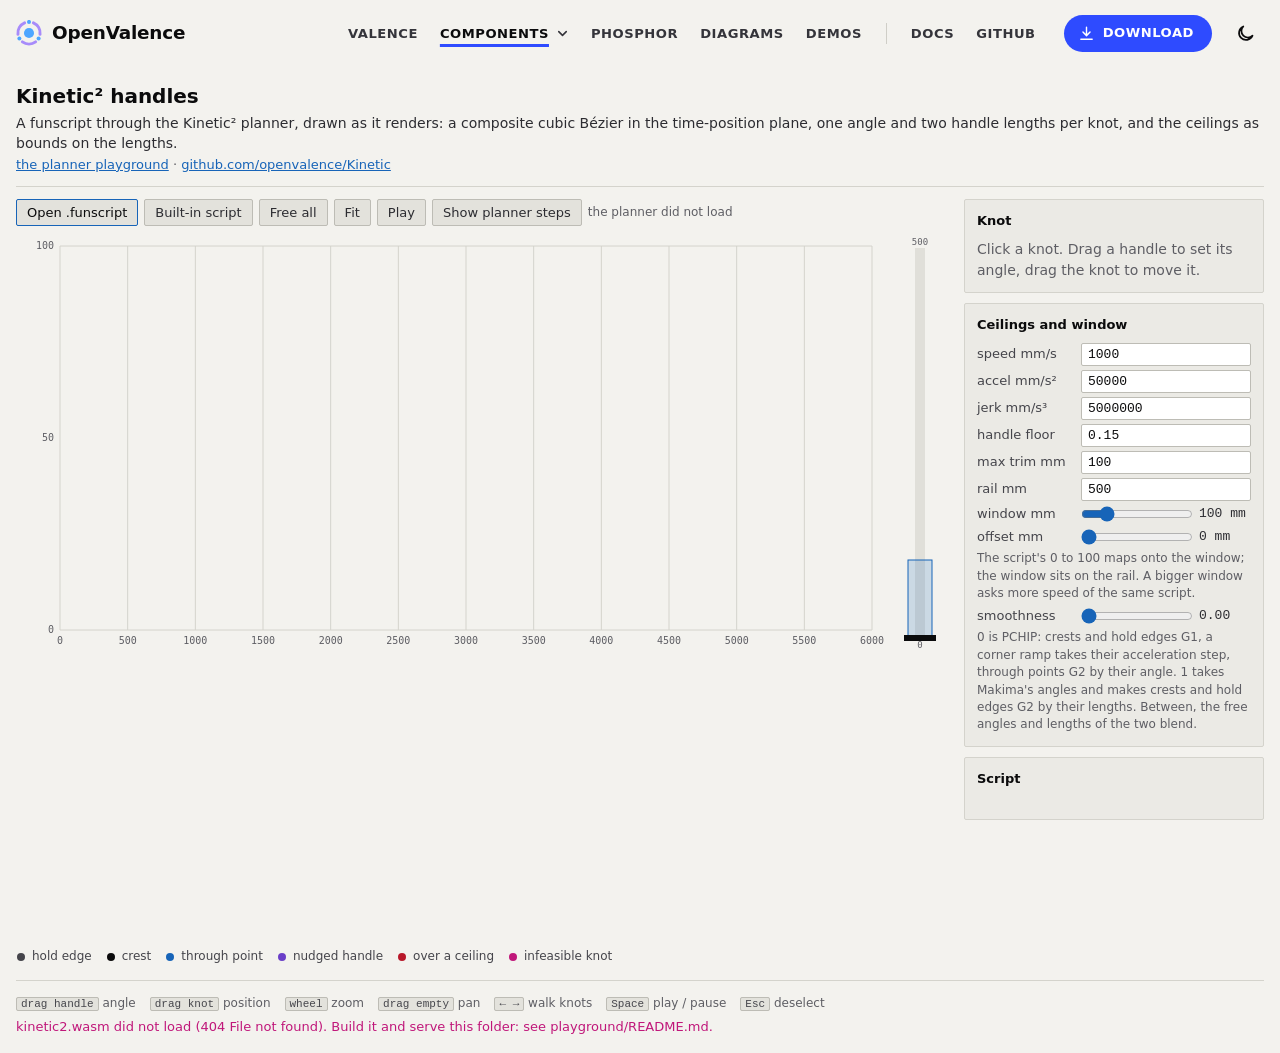
==== commit 11b30452: "Playground light theme: the openvalence.org toggle and head script on both pages, the canvases follo" ====
--- a/playground/handles.html
+++ b/playground/handles.html
@@ -5,6 +5,56 @@
 <meta name="viewport" content="width=device-width, initial-scale=1">
 <title>Kinetic handles: OpenValence</title>
 <meta name="description" content="A funscript through the Kinetic² planner, drawn as it renders: knot classes, handles, trims and the ceilings.">
+<meta name="theme-color" content="#2E4BFF" media="(prefers-color-scheme: dark)">
+<meta name="theme-color" content="#2E4BFF" media="(prefers-color-scheme: light)">
+<script>
+// The theme before first paint, a copy of the site's head script (openvalence.github.io
+// tools/chrome.html, chrome:head): the same localStorage.theme, so the choice carries across
+// openvalence.org. Change it there first, then here; the pages' scripts follow "themechange".
+// Constraints: stays inline and above the stylesheets; the theme-color metas stay first, dark
+// then light. localStorage.theme is kept only while it differs from the default (the system, or
+// Dark Reader's scheme once seen in this tab); darkreader-lock stands Dark Reader's dynamic mode
+// down. "storage": a frame follows a toggle in the site page around it.
+(() => {
+  const d = document.documentElement, sys = matchMedia('(prefers-color-scheme: light)');
+  const get = (s, k) => { try { return window[s].getItem(k); } catch (e) {} };
+  const put = (s, k, v) => { try { v ? window[s].setItem(k, v) : window[s].removeItem(k); } catch (e) {} };
+  let dr = get('sessionStorage', 'darkreader');
+  const auto = () => dr || (sys.matches ? 'light' : 'dark');
+  const lock = () => document.querySelector('meta[name=darkreader-lock]') || document.head.append(Object.assign(document.createElement('meta'), { name: 'darkreader-lock' }));
+  const label = () => {
+    const b = document.querySelector('.theme'), to = d.dataset.theme === 'light' ? 'dark' : 'light';
+    if (b) { b.title = `Switch to ${to} theme`; b.setAttribute('aria-label', b.title); }
+  };
+  const apply = () => {
+    const t = get('localStorage', 'theme') || auto(), [dk, lt] = document.querySelectorAll('meta[name=theme-color]');
+    d.dataset.theme = t;
+    dk.media = t === 'dark' ? 'all' : 'not all';
+    lt.media = t === 'light' ? 'all' : 'not all';
+    label();
+    dispatchEvent(new Event('themechange'));
+  };
+  addEventListener('click', (e) => {
+    if (!e.target.closest || !e.target.closest('.theme')) return;
+    const t = d.dataset.theme === 'light' ? 'dark' : 'light';
+    put('localStorage', 'theme', t === auto() ? '' : t);
+    apply();
+  });
+  new MutationObserver(() => {
+    if (d.getAttribute('data-darkreader-mode') !== 'dynamic') return;
+    dr = d.getAttribute('data-darkreader-scheme') === 'dimmed' ? 'light' : 'dark';
+    put('sessionStorage', 'darkreader', dr);
+    lock();
+    apply();
+  }).observe(d, { attributeFilter: ['data-darkreader-mode'] });
+  if (dr) lock();
+  sys.addEventListener('change', apply);
+  addEventListener('storage', (e) => { if (e.key === 'theme' || e.key === null) apply(); });
+  document.addEventListener('DOMContentLoaded', label);
+  d.classList.add('js');
+  apply();
+})();
+</script>
 <link rel="stylesheet" href="play.css">
 <link rel="stylesheet" href="site-nav.css">
 <script src="site-nav.js" defer></script>
@@ -52,6 +102,7 @@
     <a class="chip" href="https://github.com/openvalence">GitHub</a>
   </nav>
   <a class="get" href="https://openvalence.org/downloads/"><svg viewBox="0 0 24 24" aria-hidden="true"><path d="M12 3v12M7 10l5 5 5-5M4 20h16"/></svg>Download</a>
+  <button class="theme" type="button" aria-label="Switch theme"><svg class="sun" viewBox="0 0 24 24" aria-hidden="true"><circle cx="12" cy="12" r="4"/><path d="M12 2.5v2M12 19.5v2M2.5 12h2M19.5 12h2M5.3 5.3l1.4 1.4M17.3 17.3l1.4 1.4M5.3 18.7l1.4-1.4M17.3 6.7l1.4-1.4"/></svg><svg class="moon" viewBox="0 0 24 24" aria-hidden="true"><path d="M20 14.5A8 8 0 1 1 9.5 4a6.5 6.5 0 0 0 10.5 10.5z"/></svg></button>
 </header>
 <div class="top">
   <h1>Kinetic² handles</h1>
--- a/playground/play.css
+++ b/playground/play.css
@@ -1,12 +1,34 @@
+/* Dark by default, light from prefers-color-scheme or the header toggle (data-theme, the
+   pages' head script). play.js, handles.js and steps.js draw their canvases in these tokens,
+   read again on "themechange"; every token here is #RRGGBB (the canvases add alpha to it). */
 :root {
   --bg: #08090B; --bg-raised: #0D0F13; --bg-card: #111318; --bg-sunken: #040507;
   --line-1: #121419; --line-2: #1D2026; --line-3: #272B31; --line-4: #33373E;
   --text: #ECEFF4; --text-2: #C3C8D1; --text-3: #A8AEB9; --muted: #666C78;
   --reality: #4DA6FF; --intent: #A78BFA; --hi: #FF5CB3; --bad: #FF4D5E;
+  --plot-v: #5BD48A; --plot-a: #F2A94A; --plot-j: #C9A2FF;   /* the handles page's strips */
   --r: 2px;
   --sans: system-ui, -apple-system, "Segoe UI", Roboto, sans-serif;
   --mono: ui-monospace, "SF Mono", Consolas, monospace;
   color-scheme: dark;
+}
+@media (prefers-color-scheme: light) {
+  :root:not([data-theme=dark]) {
+    color-scheme: light;
+    --bg: #F3F2EE; --bg-raised: #EBEAE5; --bg-card: #E3E2DC; --bg-sunken: #FFFFFF;
+    --line-1: #E0DFD9; --line-2: #D4D3CC; --line-3: #BDBCB5; --line-4: #A9A8A1;
+    --text: #0B0B0C; --text-2: #2C2C31; --text-3: #45454B; --muted: #5E5E64;
+    --reality: #1764B8; --intent: #6A3FC8; --hi: #C0177A; --bad: #B8182A;
+    --plot-v: #1B7F45; --plot-a: #A15C00; --plot-j: #8650D6;
+  }
+}
+:root[data-theme=light] {
+  color-scheme: light;
+  --bg: #F3F2EE; --bg-raised: #EBEAE5; --bg-card: #E3E2DC; --bg-sunken: #FFFFFF;
+  --line-1: #E0DFD9; --line-2: #D4D3CC; --line-3: #BDBCB5; --line-4: #A9A8A1;
+  --text: #0B0B0C; --text-2: #2C2C31; --text-3: #45454B; --muted: #5E5E64;
+  --reality: #1764B8; --intent: #6A3FC8; --hi: #C0177A; --bad: #B8182A;
+  --plot-v: #1B7F45; --plot-a: #A15C00; --plot-j: #8650D6;
 }
 * { box-sizing: border-box; }
 [hidden] { display: none !important; }
--- a/playground/site-nav.css
+++ b/playground/site-nav.css
@@ -1,6 +1,7 @@
 /* The openvalence.org header, a copy of the site's (openvalence.github.io style.css "header"
-   and "narrower" rules) in its dark tokens. Change it there first, then here. Hidden inside
-   a frame: the site's /kinetic/ page embeds the playground under its own header. */
+   and "narrower" rules) in its tokens, dark and light; the theme is the head script's
+   (data-theme, the pages' <head>). Change it there first, then here. Hidden inside a frame:
+   the site's /kinetic/ page embeds the playground under its own header. */
 @font-face {
   font-family: 'Archivo';
   src: url('https://openvalence.org/fonts/Archivo.woff2') format('woff2');
@@ -12,6 +13,16 @@
   --display: 'Archivo', 'Arial Black', system-ui, sans-serif;
   display: flex; align-items: center; gap: 10px 28px; padding: 14px 0;
   position: relative; z-index: 10;
+}
+@media (prefers-color-scheme: light) {
+  :root:not([data-theme=dark]) .strip {
+    --bg: #F3F2EE; --bg-2: #E8E7E1; --ink: #0B0B0C; --ink-2: #34343A; --ink-3: #5B5B61; --rule: #CFCEC7; --accent-ink: #2E4BFF;
+    --shadow: 0 30px 70px -34px rgba(20,20,40,.45);
+  }
+}
+:root[data-theme=light] .strip {
+  --bg: #F3F2EE; --bg-2: #E8E7E1; --ink: #0B0B0C; --ink-2: #34343A; --ink-3: #5B5B61; --rule: #CFCEC7; --accent-ink: #2E4BFF;
+  --shadow: 0 30px 70px -34px rgba(20,20,40,.45);
 }
 .framed .strip { display: none; }
 .brand { display: flex; align-items: center; gap: 10px; color: var(--ink); text-decoration: none; font: 900 1.15rem/1 var(--display); font-stretch: 115%; letter-spacing: -.01em; white-space: nowrap; }
@@ -26,8 +37,13 @@
   font: 800 .82rem/1 var(--display); font-stretch: 108%; text-transform: uppercase; letter-spacing: .04em;
 }
 .get svg { width: 17px; height: 17px; fill: none; stroke: currentColor; stroke-width: 2; stroke-linecap: round; stroke-linejoin: round; }
-.get:hover { color: #0B0B0C; background: var(--ink); }
-.strip a:focus-visible, .strip button:focus-visible { outline: 2px solid #92A3FF; outline-offset: 3px; }
+.get:hover { color: var(--bg); background: var(--ink); }
+.strip a:focus-visible, .strip button:focus-visible { outline: 2px solid var(--accent-ink); outline-offset: 3px; }
+/* the theme toggle: shows the theme it switches to; hidden without the head script */
+.theme { display: grid; place-items: center; flex: none; width: 38px; height: 38px; margin-left: -14px; padding: 0; border: 0; border-radius: 50%; color: var(--ink); background: none; cursor: pointer; }
+.theme:hover { color: var(--accent-ink); background: var(--bg-2); }
+.theme svg { width: 21px; height: 21px; fill: none; stroke: currentColor; stroke-width: 2; stroke-linecap: round; stroke-linejoin: round; }
+html:not(.js) .theme, :root:not([data-theme=light]) .theme .moon, [data-theme=light] .theme .sun { display: none; }
 /* the Components menu (site style.css "the Components menu"; behavior in site-nav.js) */
 .menu { position: relative; display: flex; align-items: center; gap: 2px; }
 .menu-btn { display: grid; place-items: center; width: 24px; height: 28px; margin-right: -6px; padding: 0; border: 0; border-radius: 4px; color: var(--ink-2); background: none; cursor: pointer; }
@@ -54,6 +70,7 @@
 /* the body's 16 px side padding is the gutter here */
 @media (max-width: 1100px) {
   .strip { flex-wrap: wrap; justify-content: space-between; padding-bottom: 0; }
+  .get { margin-left: auto; }
   .chips {
     order: 3; flex: 1 0 100%; margin: 0 -16px; padding: 4px 16px 12px;
     overflow-x: auto; scrollbar-width: none; overscroll-behavior-x: contain;
@@ -71,6 +88,16 @@
   .strip { column-gap: 12px; }
   .brand { font-size: 1.05rem; }
   .get { padding: 9px 14px 9px 11px; font-size: .78rem; }
+  .theme { width: 34px; height: 34px; margin-left: -8px; }
   .chips { gap: 18px; }
   .chip.util { padding-left: 20px; }
 }
+/* the wordmark, Download and the theme toggle share the top row down to 360 px */
+@media (max-width: 400px) {
+  .strip { column-gap: 8px; }
+  .brand { font-size: .98rem; }
+  .get { padding-inline: 12px; }
+  .get svg { display: none; }
+  .theme { margin-left: -4px; }
+}
+@media (max-width: 350px) { .theme { margin-left: auto; } }
